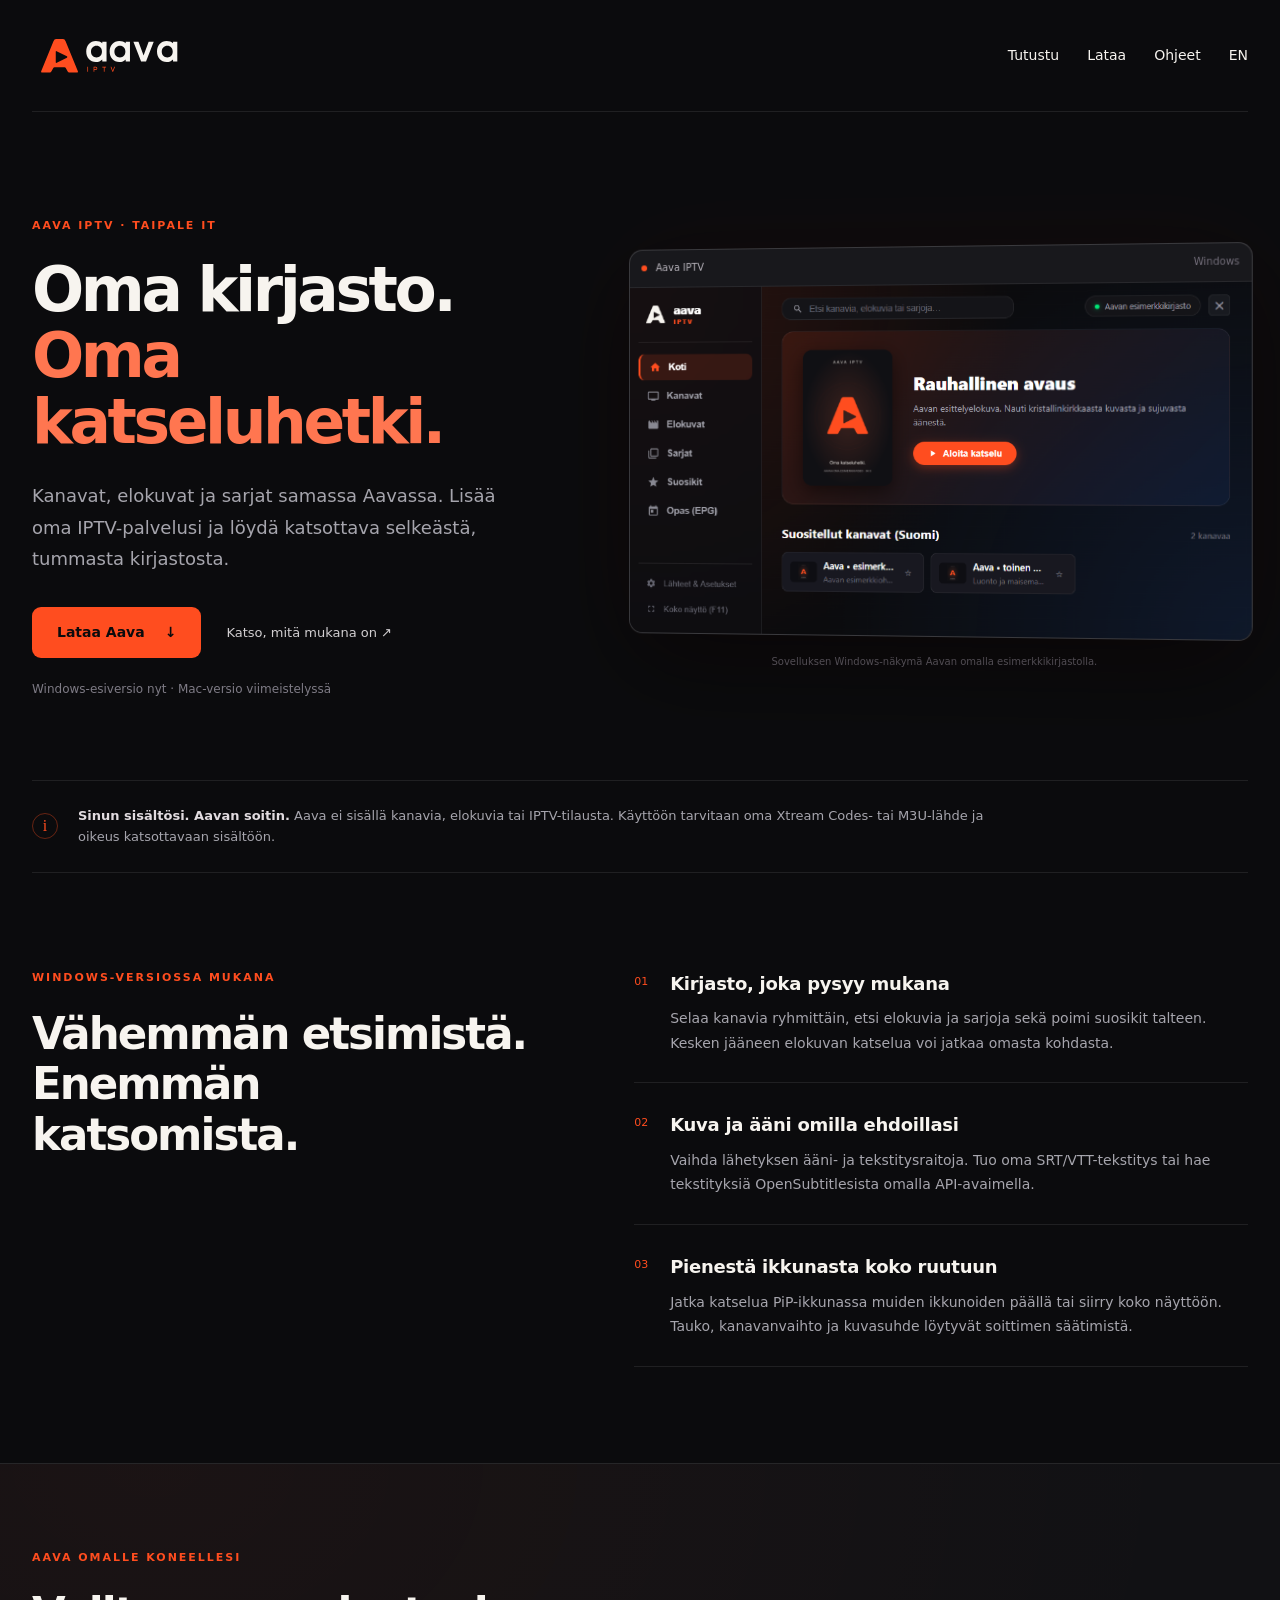
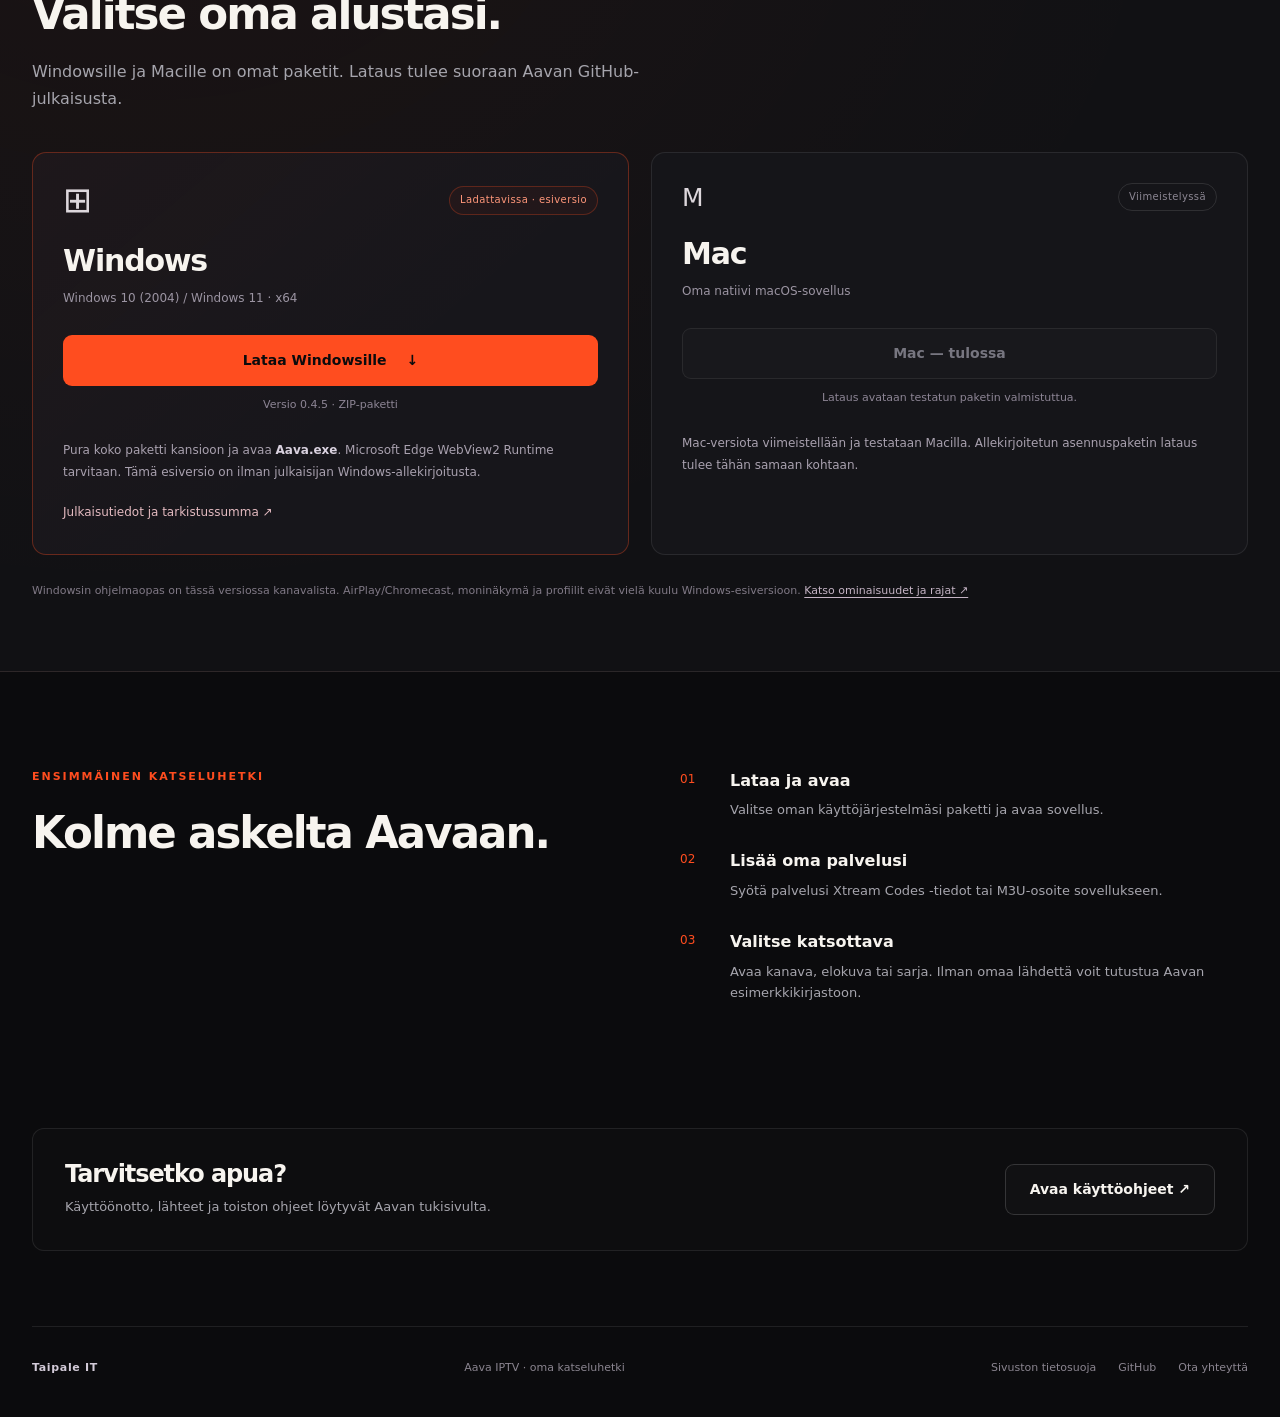
==== index.html @ ef9845d6 "Publish Aava product page and public desktop download links" ====
<!doctype html>
<html lang="fi">
<head>
  <meta charset="utf-8">
  <meta name="viewport" content="width=device-width,initial-scale=1">
  <meta name="description" content="Aava IPTV kokoaa oman palvelusi kanavat, elokuvat ja sarjat yhteen. Tutustu Windows-sovellukseen ja lataa esiversio.">
  <meta name="theme-color" content="#0b0b0d">
  <title>Aava IPTV — oma kirjasto, oma katseluhetki</title>
  <link rel="icon" href="assets/aava.svg" type="image/svg+xml">
  <link rel="stylesheet" href="style.css">
  <script src="downloads.js" defer></script>
</head>
<body>
  <a class="skip" href="#sisalto">Siirry sisältöön</a>
  <header class="site-header wrap">
    <a class="brand" href="index.html" aria-label="Aava IPTV"><img src="assets/aava.svg" width="188" height="62" alt="Aava IPTV"></a>
    <nav aria-label="Päänavigaatio"><a href="#ominaisuudet">Tutustu</a><a href="#lataa">Lataa</a><a href="https://aava-iptv-tuki.ambernova32.chatgpt.site/">Ohjeet</a><a href="en.html" lang="en" aria-label="Read in English">EN</a></nav>
  </header>
  <main id="sisalto">
    <section class="hero wrap" aria-labelledby="hero-title">
      <div class="hero-copy">
        <p class="eyebrow">Aava IPTV · Taipale IT</p>
        <h1 id="hero-title">Oma kirjasto.<br><span>Oma katseluhetki.</span></h1>
        <p class="lead">Kanavat, elokuvat ja sarjat samassa Aavassa. Lisää oma IPTV-palvelusi ja löydä katsottava selkeästä, tummasta kirjastosta.</p>
        <div class="hero-actions"><a class="button primary" href="#lataa">Lataa Aava <span aria-hidden="true">↓</span></a><a class="text-link" href="#ominaisuudet">Katso, mitä mukana on <span aria-hidden="true">↗</span></a></div>
        <p class="availability">Windows-esiversio nyt · Mac-versio viimeistelyssä</p>
      </div>
      <figure class="app-figure">
        <div class="app-window"><div class="window-title"><span class="window-dot" aria-hidden="true"></span>Aava IPTV <span class="window-platform">Windows</span></div><img src="assets/windows-library.png" width="960" height="540" alt="Aavan tumma kirjasto: sivuvalikko, hakukenttä ja kanavakortit." fetchpriority="high"></div>
        <figcaption>Sovelluksen Windows-näkymä Aavan omalla esimerkkikirjastolla.</figcaption>
      </figure>
    </section>
    <div class="service-note wrap"><span class="note-mark" aria-hidden="true">i</span><p><strong>Sinun sisältösi. Aavan soitin.</strong> Aava ei sisällä kanavia, elokuvia tai IPTV-tilausta. Käyttöön tarvitaan oma Xtream Codes- tai M3U-lähde ja oikeus katsottavaan sisältöön.</p></div>
    <section id="ominaisuudet" class="features wrap" aria-labelledby="features-title">
      <div class="section-heading"><p class="eyebrow">Windows-versiossa mukana</p><h2 id="features-title">Vähemmän etsimistä.<br>Enemmän katsomista.</h2></div>
      <div class="feature-list">
        <article><span class="feature-number">01</span><div><h3>Kirjasto, joka pysyy mukana</h3><p>Selaa kanavia ryhmittäin, etsi elokuvia ja sarjoja sekä poimi suosikit talteen. Kesken jääneen elokuvan katselua voi jatkaa omasta kohdasta.</p></div></article>
        <article><span class="feature-number">02</span><div><h3>Kuva ja ääni omilla ehdoillasi</h3><p>Vaihda lähetyksen ääni- ja tekstitysraitoja. Tuo oma SRT/VTT-tekstitys tai hae tekstityksiä OpenSubtitlesista omalla API-avaimella.</p></div></article>
        <article><span class="feature-number">03</span><div><h3>Pienestä ikkunasta koko ruutuun</h3><p>Jatka katselua PiP-ikkunassa muiden ikkunoiden päällä tai siirry koko näyttöön. Tauko, kanavanvaihto ja kuvasuhde löytyvät soittimen säätimistä.</p></div></article>
      </div>
    </section>
    <section class="download-section" id="lataa" aria-labelledby="download-title"><div class="wrap">
      <p class="eyebrow">Aava omalle koneellesi</p><h2 id="download-title">Valitse oma alustasi.</h2><p class="section-intro">Windowsille ja Macille on omat paketit. Lataus tulee suoraan Aavan GitHub-julkaisusta.</p>
      <div class="downloads">
        <article class="download-card available"><div class="card-top"><span class="platform-icon" aria-hidden="true">⊞</span><span class="status">Ladattavissa · esiversio</span></div><h3>Windows</h3><p class="platform-detail">Windows 10 (2004) / Windows 11 · x64</p><a class="button primary full" id="windows-download" href="https://github.com/Siitospastori/Aava-iptv-downloads/releases/download/windows-v0.4.5/Aava-Windows-0.4.5-standalone.zip">Lataa Windowsille <span aria-hidden="true">↓</span></a><p class="file-detail">Versio <span id="windows-version">0.4.5</span> · ZIP-paketti</p><p class="card-note">Pura koko paketti kansioon ja avaa <strong>Aava.exe</strong>. Microsoft Edge WebView2 Runtime tarvitaan. Tämä esiversio on ilman julkaisijan Windows-allekirjoitusta.</p><a class="subtle-link" id="windows-release" href="https://github.com/Siitospastori/Aava-iptv-downloads/releases/tag/windows-v0.4.5">Julkaisutiedot ja tarkistussumma ↗</a></article>
        <article class="download-card" id="mac-card"><div class="card-top"><span class="platform-icon mac-icon" aria-hidden="true">M</span><span class="status pending" id="mac-badge">Viimeistelyssä</span></div><h3>Mac</h3><p class="platform-detail" id="mac-requirements">Oma natiivi macOS-sovellus</p><button class="button secondary full" id="mac-download" type="button" disabled aria-describedby="mac-status">Mac — tulossa</button><p class="file-detail" id="mac-version">Lataus avataan testatun paketin valmistuttua.</p><p class="card-note" id="mac-status">Mac-versiota viimeistellään ja testataan Macilla. Allekirjoitetun asennuspaketin lataus tulee tähän samaan kohtaan.</p></article>
      </div>
      <p class="download-footnote">Windowsin ohjelmaopas on tässä versiossa kanavalista. AirPlay/Chromecast, moninäkymä ja profiilit eivät vielä kuulu Windows-esiversioon. <a href="https://github.com/Siitospastori/Aava-iptv-downloads/blob/main/WINDOWS.md">Katso ominaisuudet ja rajat ↗</a></p>
    </div></section>
    <section class="getting-started wrap" aria-labelledby="start-title"><div><p class="eyebrow">Ensimmäinen katseluhetki</p><h2 id="start-title">Kolme askelta Aavaan.</h2></div><ol><li><strong>Lataa ja avaa</strong><span>Valitse oman käyttöjärjestelmäsi paketti ja avaa sovellus.</span></li><li><strong>Lisää oma palvelusi</strong><span>Syötä palvelusi Xtream Codes -tiedot tai M3U-osoite sovellukseen.</span></li><li><strong>Valitse katsottava</strong><span>Avaa kanava, elokuva tai sarja. Ilman omaa lähdettä voit tutustua Aavan esimerkkikirjastoon.</span></li></ol></section>
    <section class="help-strip wrap"><div><h2>Tarvitsetko apua?</h2><p>Käyttöönotto, lähteet ja toiston ohjeet löytyvät Aavan tukisivulta.</p></div><a class="button secondary" href="https://aava-iptv-tuki.ambernova32.chatgpt.site/">Avaa käyttöohjeet ↗</a></section>
  </main>
  <footer class="wrap"><a href="https://taipaleit.fi">Taipale IT</a><p>Aava IPTV · oma katseluhetki</p><div><a href="https://taipaleit.fi/tietosuoja">Sivuston tietosuoja</a><a href="https://github.com/Siitospastori/Aava-iptv-downloads">GitHub</a><a href="mailto:lasse.tolvanen@taipaleit.fi">Ota yhteyttä</a></div></footer>
</body>
</html>
---- style.css ----
:root{color-scheme:dark;--bg:#0b0b0d;--surface:#151519;--ink:#f7f4ef;--muted:#a6a5ad;--orange:#ff4d1f;--line:#ffffff16}*{box-sizing:border-box}html{scroll-behavior:smooth;scroll-padding-top:24px}body{margin:0;background:var(--bg);color:var(--ink);font:16px/1.65 system-ui,-apple-system,"Segoe UI",sans-serif}a{color:inherit;text-decoration:none}a:hover{color:#ff987c}button{font:inherit}.wrap{width:min(1220px,calc(100% - 64px));margin-inline:auto}.site-header{height:112px;display:flex;align-items:center;justify-content:space-between;border-bottom:1px solid var(--line);gap:24px}.brand{display:block;width:154px;height:56px;flex-shrink:0}.brand img{display:block;width:100%;height:100%;object-fit:contain}.site-header nav{display:flex;gap:28px;font-size:14px}.hero{display:grid;grid-template-columns:1fr 1.16fr;gap:48px;align-items:center;padding-block:105px 80px}.eyebrow{font-size:11px;text-transform:uppercase;letter-spacing:.18em;font-weight:750;color:var(--orange);margin:0 0 22px}h1,h2,h3,p,figure{margin:0}h1{font-size:clamp(40px,4.8vw,67px);line-height:1.07;letter-spacing:-.055em;font-weight:740}h1 span{color:#ff7650}.lead{color:var(--muted);font-size:18px;line-height:1.75;margin-top:26px;max-width:480px}.hero-actions{display:flex;align-items:center;gap:25px;flex-wrap:wrap;margin-top:32px}.button{display:inline-flex;align-items:center;justify-content:center;gap:20px;min-height:51px;padding:12px 24px;border:1px solid transparent;border-radius:9px;font-size:14px;font-weight:750;cursor:pointer;transition:background .18s,transform .18s}.button:hover{transform:translateY(-1px)}.primary{background:var(--orange);color:#0b0b0d}.primary:hover{background:#ff673e;color:#0b0b0d}.secondary{border-color:#ffffff27;background:#ffffff05;color:var(--ink)}.secondary:hover{background:#ffffff0c;color:white}.button:disabled{background:#ffffff04;color:#777680;border-color:#ffffff12;cursor:default;transform:none}.text-link{font-size:13px;color:#d2cfd1}.availability{font-size:12px;color:#7e7b85;margin-top:22px}.app-figure{min-width:0}.app-window{border:1px solid #ffffff26;border-radius:14px;overflow:hidden;box-shadow:0 32px 100px #0008,0 0 110px #ff4d1f0b;transform:perspective(1600px) rotateY(-6deg);background:#18181c}.window-title{display:flex;align-items:center;gap:9px;font-size:10px;color:#b7b3bb;padding:10px 12px;border-bottom:1px solid #ffffff12}.window-dot{width:6px;height:6px;background:var(--orange);border-radius:50%}.window-platform{margin-left:auto;color:#716c78}.app-window img{display:block;width:100%;height:auto}.app-figure figcaption{font-size:10px;color:#716d77;margin-top:16px;text-align:center}.service-note{border-top:1px solid var(--line);border-bottom:1px solid var(--line);display:flex;gap:20px;align-items:center;padding-block:24px}.service-note p{font-size:13px;color:var(--muted);max-width:940px}.service-note strong{color:#e2dce0;font-weight:600}.note-mark{width:26px;height:26px;flex-shrink:0;border:1px solid #ff4d1f60;color:var(--orange);border-radius:50%;text-align:center;line-height:24px;font-family:serif}.features{display:grid;grid-template-columns:.9fr 1.1fr;gap:100px;padding-block:96px}h2{font-size:clamp(30px,3.4vw,44px);line-height:1.16;letter-spacing:-.045em;font-weight:680}.feature-list article{display:flex;gap:22px;padding-block:27px;border-bottom:1px solid var(--line)}.feature-list article:first-child{padding-top:0}.feature-number{font-size:11px;color:var(--orange);padding-top:4px}.feature-list h3{font-size:18px;letter-spacing:-.015em;margin-bottom:8px;font-weight:650}.feature-list p{font-size:14px;line-height:1.75;color:var(--muted)}.download-section{padding-block:85px 70px;background:radial-gradient(ellipse at 12% 0%,#ff4d1f0b,transparent 65%),#111114;border-block:1px solid var(--line)}.section-intro{color:var(--muted);max-width:620px;margin-top:20px;font-size:16px}.downloads{display:grid;grid-template-columns:1fr 1fr;gap:22px;margin-top:40px}.download-card{padding:30px;border:1px solid var(--line);border-radius:14px;background:#151519}.download-card.available{border-color:#ff4d1f55;background:linear-gradient(140deg,#ff4d1f08,transparent 60%),#17161b}.card-top{display:flex;align-items:center;justify-content:space-between;gap:15px}.platform-icon{font-size:35px;line-height:1;color:#ddd7dc}.mac-icon{font-size:25px;font-weight:300}.status{font-size:10px;letter-spacing:.04em;border:1px solid #ff4d1f45;background:#ff4d1f0c;color:#ff977a;border-radius:20px;padding:5px 10px}.status.pending{border-color:#ffffff1c;background:none;color:#8c8793}.download-card h3{font-size:30px;letter-spacing:-.04em;margin-top:25px;line-height:1.2}.platform-detail{font-size:12px;color:#9b94a2;margin-top:10px}.full{width:100%;margin-top:26px}.file-detail{font-size:11px;color:#8d8595;text-align:center;margin-top:10px}.card-note{font-size:12px;color:#a9a1af;margin-top:26px;line-height:1.8}.card-note strong{color:#d9d1df}.subtle-link{display:inline-block;font-size:12px;margin-top:20px;color:#e3bac0}.download-footnote{max-width:950px;font-size:11px;color:#807986;margin-top:27px}.download-footnote a{color:#c5b4c5;text-decoration:underline;text-underline-offset:3px}.getting-started{display:grid;grid-template-columns:1fr 1fr;gap:80px;padding-block:96px}.getting-started ol{list-style:none;padding:0;margin:0;counter-reset:steps}.getting-started li{position:relative;padding:0 0 28px 50px;counter-increment:steps}.getting-started li:before{content:"0" counter(steps);position:absolute;left:0;top:2px;font-size:12px;color:var(--orange)}.getting-started strong{display:block;font-size:16px;font-weight:650}.getting-started li span{display:block;color:var(--muted);font-size:13px;margin-top:5px}.help-strip{display:flex;align-items:center;justify-content:space-between;gap:32px;padding:32px;border:1px solid var(--line);border-radius:12px;background:#ffffff03;margin-bottom:75px}.help-strip h2{font-size:24px}.help-strip p{font-size:13px;color:var(--muted);margin-top:8px}.help-strip .button{flex-shrink:0}footer{display:flex;align-items:center;justify-content:space-between;gap:20px;border-top:1px solid var(--line);padding-block:32px 40px;font-size:11px;color:#8b8590}footer>a{font-weight:750;letter-spacing:.06em;color:#d3cbd8}footer div{display:flex;gap:22px}a:focus-visible,button:focus-visible{outline:2px solid #ff8b6b;outline-offset:5px}.skip{position:absolute;top:-100px;left:16px;z-index:10;padding:10px;background:var(--orange);color:white}.skip:focus{top:12px}@media(max-width:1050px){.hero{gap:28px}.hero-actions{gap:18px}.features{gap:60px}.hero{padding-block:75px 60px}}@media(max-width:780px){.wrap{width:calc(100% - 40px)}.site-header{height:88px}.brand{width:130px;height:48px}.site-header nav{gap:18px;font-size:12px}.site-header nav a:first-child{display:none}.hero{grid-template-columns:1fr;padding-block:60px 40px;gap:42px}.hero-copy{max-width:580px}h1{font-size:clamp(42px,8vw,65px)}.lead{font-size:17px}.app-window{transform:none}.features,.getting-started{grid-template-columns:1fr;gap:40px;padding-block:64px}.downloads{grid-template-columns:1fr}.download-section{padding-block:60px 50px}.download-card{padding:25px}.help-strip{width:calc(100% - 40px);padding:24px;align-items:flex-start;flex-direction:column;margin-bottom:50px}footer{flex-wrap:wrap}footer p{display:none}.service-note{align-items:flex-start}.feature-list article{padding-block:23px}}@media(prefers-reduced-motion:reduce){html{scroll-behavior:auto}.button{transition:none}.app-window{transform:none}}
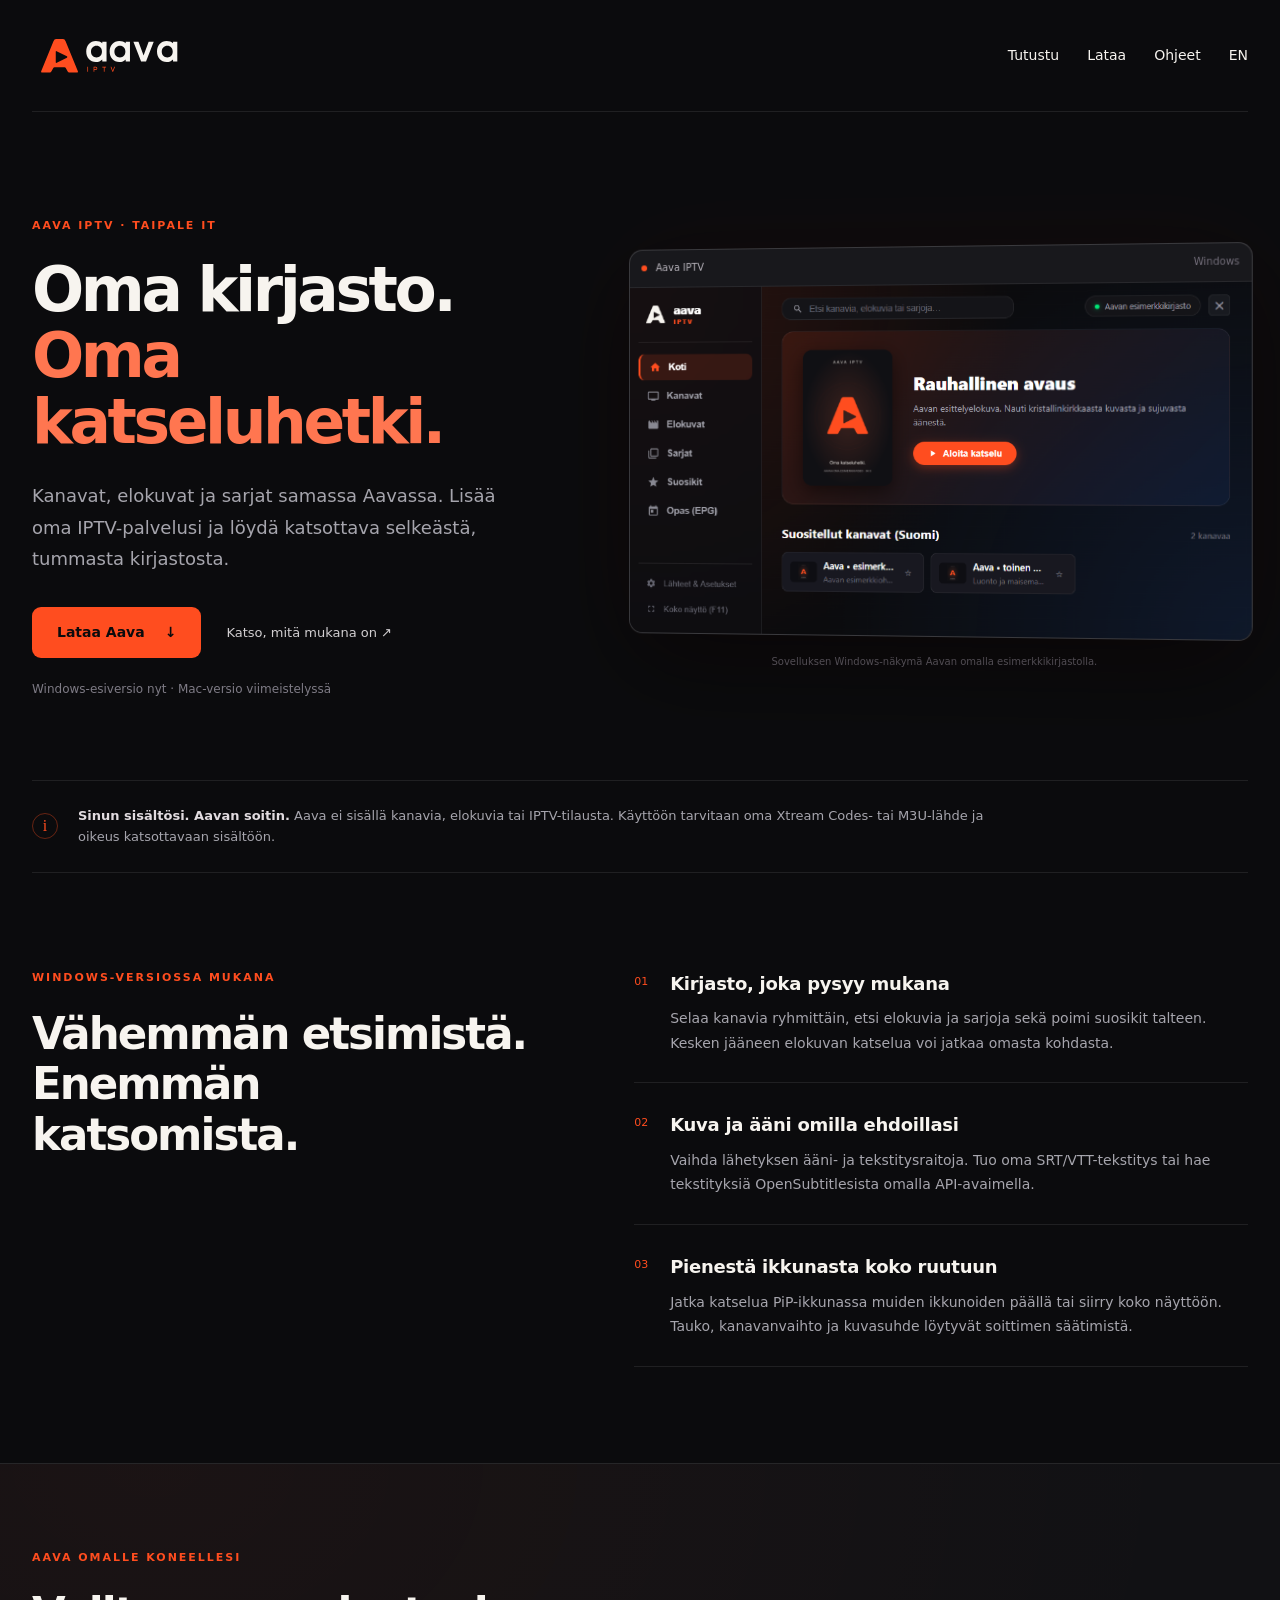
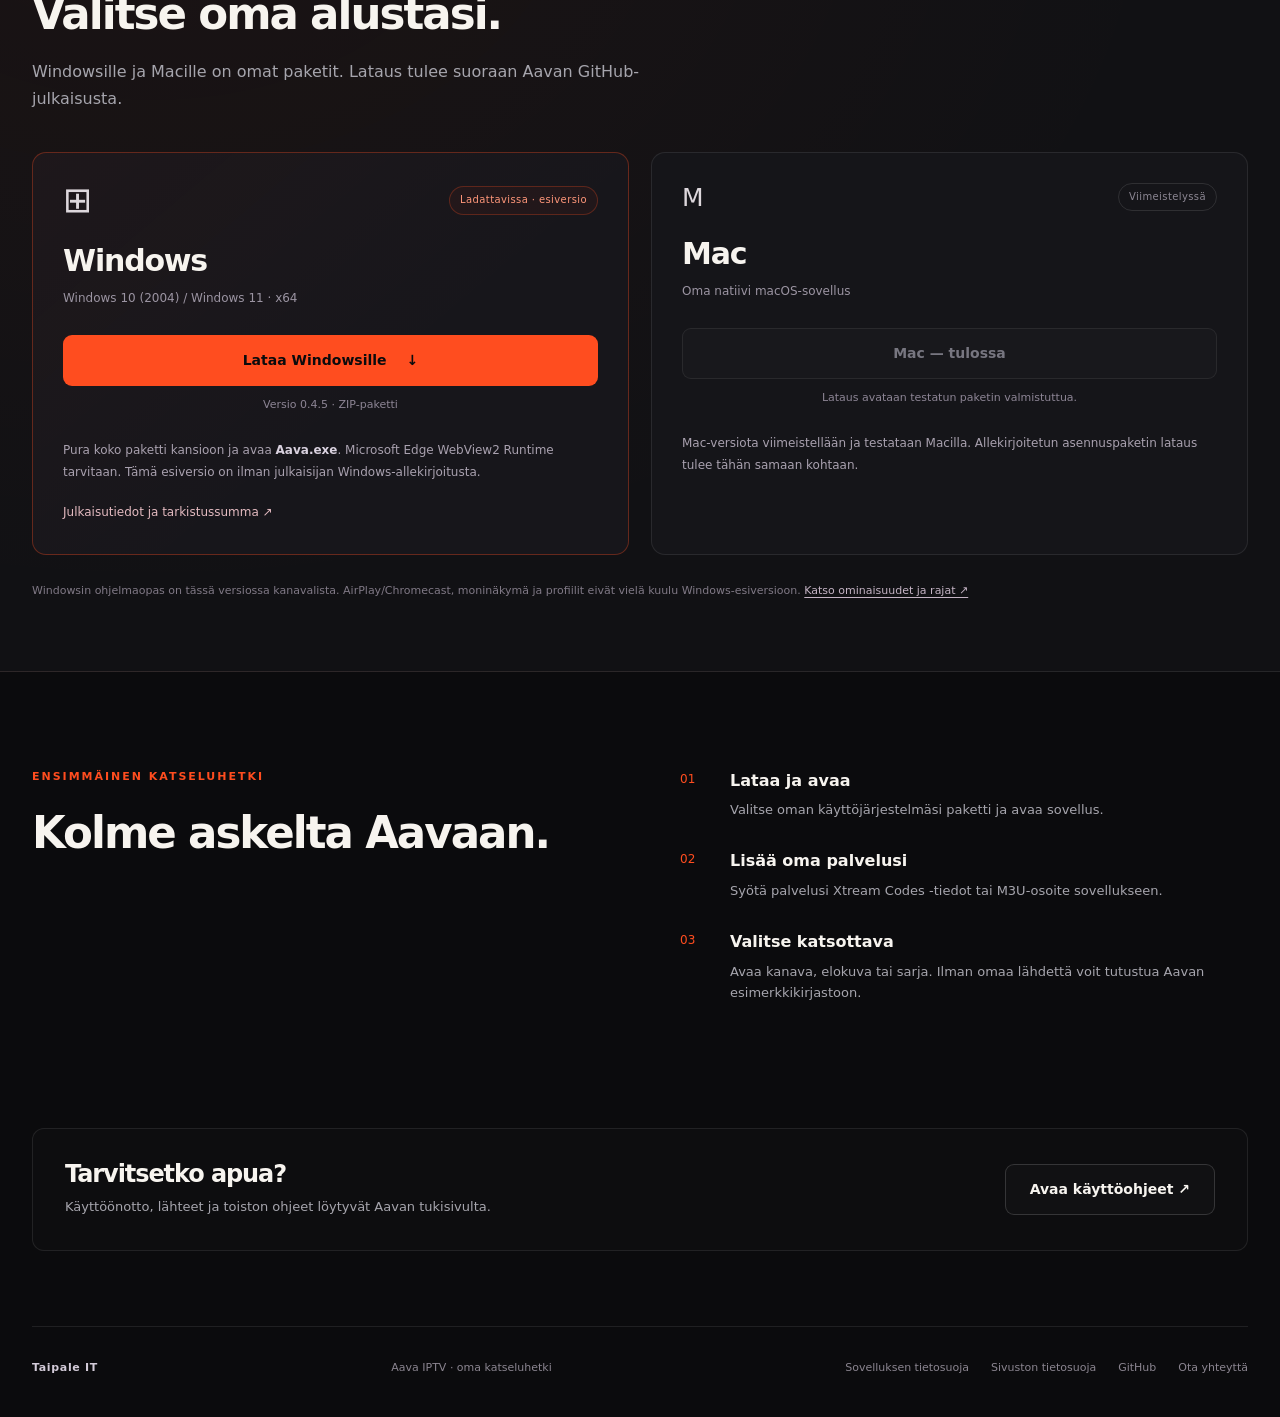
==== commit 5d6c151f: "Link Aava app privacy policy in Finnish and English" ====
--- a/index.html
+++ b/index.html
@@ -50,6 +50,6 @@
     <section class="getting-started wrap" aria-labelledby="start-title"><div><p class="eyebrow">Ensimmäinen katseluhetki</p><h2 id="start-title">Kolme askelta Aavaan.</h2></div><ol><li><strong>Lataa ja avaa</strong><span>Valitse oman käyttöjärjestelmäsi paketti ja avaa sovellus.</span></li><li><strong>Lisää oma palvelusi</strong><span>Syötä palvelusi Xtream Codes -tiedot tai M3U-osoite sovellukseen.</span></li><li><strong>Valitse katsottava</strong><span>Avaa kanava, elokuva tai sarja. Ilman omaa lähdettä voit tutustua Aavan esimerkkikirjastoon.</span></li></ol></section>
     <section class="help-strip wrap"><div><h2>Tarvitsetko apua?</h2><p>Käyttöönotto, lähteet ja toiston ohjeet löytyvät Aavan tukisivulta.</p></div><a class="button secondary" href="https://aava-iptv-tuki.ambernova32.chatgpt.site/">Avaa käyttöohjeet ↗</a></section>
   </main>
-  <footer class="wrap"><a href="https://taipaleit.fi">Taipale IT</a><p>Aava IPTV · oma katseluhetki</p><div><a href="https://taipaleit.fi/tietosuoja">Sivuston tietosuoja</a><a href="https://github.com/Siitospastori/Aava-iptv-downloads">GitHub</a><a href="mailto:lasse.tolvanen@taipaleit.fi">Ota yhteyttä</a></div></footer>
+  <footer class="wrap"><a href="https://taipaleit.fi">Taipale IT</a><p>Aava IPTV · oma katseluhetki</p><div><a href="https://taipaleit.fi/sovellukset/aava/tietosuoja">Sovelluksen tietosuoja</a><a href="https://taipaleit.fi/tietosuoja">Sivuston tietosuoja</a><a href="https://github.com/Siitospastori/Aava-iptv-downloads">GitHub</a><a href="mailto:lasse.tolvanen@taipaleit.fi">Ota yhteyttä</a></div></footer>
 </body>
 </html>
--- a/style.css
+++ b/style.css
@@ -1 +1 @@
-:root{color-scheme:dark;--bg:#0b0b0d;--surface:#151519;--ink:#f7f4ef;--muted:#a6a5ad;--orange:#ff4d1f;--line:#ffffff16}*{box-sizing:border-box}html{scroll-behavior:smooth;scroll-padding-top:24px}body{margin:0;background:var(--bg);color:var(--ink);font:16px/1.65 system-ui,-apple-system,"Segoe UI",sans-serif}a{color:inherit;text-decoration:none}a:hover{color:#ff987c}button{font:inherit}.wrap{width:min(1220px,calc(100% - 64px));margin-inline:auto}.site-header{height:112px;display:flex;align-items:center;justify-content:space-between;border-bottom:1px solid var(--line);gap:24px}.brand{display:block;width:154px;height:56px;flex-shrink:0}.brand img{display:block;width:100%;height:100%;object-fit:contain}.site-header nav{display:flex;gap:28px;font-size:14px}.hero{display:grid;grid-template-columns:1fr 1.16fr;gap:48px;align-items:center;padding-block:105px 80px}.eyebrow{font-size:11px;text-transform:uppercase;letter-spacing:.18em;font-weight:750;color:var(--orange);margin:0 0 22px}h1,h2,h3,p,figure{margin:0}h1{font-size:clamp(40px,4.8vw,67px);line-height:1.07;letter-spacing:-.055em;font-weight:740}h1 span{color:#ff7650}.lead{color:var(--muted);font-size:18px;line-height:1.75;margin-top:26px;max-width:480px}.hero-actions{display:flex;align-items:center;gap:25px;flex-wrap:wrap;margin-top:32px}.button{display:inline-flex;align-items:center;justify-content:center;gap:20px;min-height:51px;padding:12px 24px;border:1px solid transparent;border-radius:9px;font-size:14px;font-weight:750;cursor:pointer;transition:background .18s,transform .18s}.button:hover{transform:translateY(-1px)}.primary{background:var(--orange);color:#0b0b0d}.primary:hover{background:#ff673e;color:#0b0b0d}.secondary{border-color:#ffffff27;background:#ffffff05;color:var(--ink)}.secondary:hover{background:#ffffff0c;color:white}.button:disabled{background:#ffffff04;color:#777680;border-color:#ffffff12;cursor:default;transform:none}.text-link{font-size:13px;color:#d2cfd1}.availability{font-size:12px;color:#7e7b85;margin-top:22px}.app-figure{min-width:0}.app-window{border:1px solid #ffffff26;border-radius:14px;overflow:hidden;box-shadow:0 32px 100px #0008,0 0 110px #ff4d1f0b;transform:perspective(1600px) rotateY(-6deg);background:#18181c}.window-title{display:flex;align-items:center;gap:9px;font-size:10px;color:#b7b3bb;padding:10px 12px;border-bottom:1px solid #ffffff12}.window-dot{width:6px;height:6px;background:var(--orange);border-radius:50%}.window-platform{margin-left:auto;color:#716c78}.app-window img{display:block;width:100%;height:auto}.app-figure figcaption{font-size:10px;color:#716d77;margin-top:16px;text-align:center}.service-note{border-top:1px solid var(--line);border-bottom:1px solid var(--line);display:flex;gap:20px;align-items:center;padding-block:24px}.service-note p{font-size:13px;color:var(--muted);max-width:940px}.service-note strong{color:#e2dce0;font-weight:600}.note-mark{width:26px;height:26px;flex-shrink:0;border:1px solid #ff4d1f60;color:var(--orange);border-radius:50%;text-align:center;line-height:24px;font-family:serif}.features{display:grid;grid-template-columns:.9fr 1.1fr;gap:100px;padding-block:96px}h2{font-size:clamp(30px,3.4vw,44px);line-height:1.16;letter-spacing:-.045em;font-weight:680}.feature-list article{display:flex;gap:22px;padding-block:27px;border-bottom:1px solid var(--line)}.feature-list article:first-child{padding-top:0}.feature-number{font-size:11px;color:var(--orange);padding-top:4px}.feature-list h3{font-size:18px;letter-spacing:-.015em;margin-bottom:8px;font-weight:650}.feature-list p{font-size:14px;line-height:1.75;color:var(--muted)}.download-section{padding-block:85px 70px;background:radial-gradient(ellipse at 12% 0%,#ff4d1f0b,transparent 65%),#111114;border-block:1px solid var(--line)}.section-intro{color:var(--muted);max-width:620px;margin-top:20px;font-size:16px}.downloads{display:grid;grid-template-columns:1fr 1fr;gap:22px;margin-top:40px}.download-card{padding:30px;border:1px solid var(--line);border-radius:14px;background:#151519}.download-card.available{border-color:#ff4d1f55;background:linear-gradient(140deg,#ff4d1f08,transparent 60%),#17161b}.card-top{display:flex;align-items:center;justify-content:space-between;gap:15px}.platform-icon{font-size:35px;line-height:1;color:#ddd7dc}.mac-icon{font-size:25px;font-weight:300}.status{font-size:10px;letter-spacing:.04em;border:1px solid #ff4d1f45;background:#ff4d1f0c;color:#ff977a;border-radius:20px;padding:5px 10px}.status.pending{border-color:#ffffff1c;background:none;color:#8c8793}.download-card h3{font-size:30px;letter-spacing:-.04em;margin-top:25px;line-height:1.2}.platform-detail{font-size:12px;color:#9b94a2;margin-top:10px}.full{width:100%;margin-top:26px}.file-detail{font-size:11px;color:#8d8595;text-align:center;margin-top:10px}.card-note{font-size:12px;color:#a9a1af;margin-top:26px;line-height:1.8}.card-note strong{color:#d9d1df}.subtle-link{display:inline-block;font-size:12px;margin-top:20px;color:#e3bac0}.download-footnote{max-width:950px;font-size:11px;color:#807986;margin-top:27px}.download-footnote a{color:#c5b4c5;text-decoration:underline;text-underline-offset:3px}.getting-started{display:grid;grid-template-columns:1fr 1fr;gap:80px;padding-block:96px}.getting-started ol{list-style:none;padding:0;margin:0;counter-reset:steps}.getting-started li{position:relative;padding:0 0 28px 50px;counter-increment:steps}.getting-started li:before{content:"0" counter(steps);position:absolute;left:0;top:2px;font-size:12px;color:var(--orange)}.getting-started strong{display:block;font-size:16px;font-weight:650}.getting-started li span{display:block;color:var(--muted);font-size:13px;margin-top:5px}.help-strip{display:flex;align-items:center;justify-content:space-between;gap:32px;padding:32px;border:1px solid var(--line);border-radius:12px;background:#ffffff03;margin-bottom:75px}.help-strip h2{font-size:24px}.help-strip p{font-size:13px;color:var(--muted);margin-top:8px}.help-strip .button{flex-shrink:0}footer{display:flex;align-items:center;justify-content:space-between;gap:20px;border-top:1px solid var(--line);padding-block:32px 40px;font-size:11px;color:#8b8590}footer>a{font-weight:750;letter-spacing:.06em;color:#d3cbd8}footer div{display:flex;gap:22px}a:focus-visible,button:focus-visible{outline:2px solid #ff8b6b;outline-offset:5px}.skip{position:absolute;top:-100px;left:16px;z-index:10;padding:10px;background:var(--orange);color:white}.skip:focus{top:12px}@media(max-width:1050px){.hero{gap:28px}.hero-actions{gap:18px}.features{gap:60px}.hero{padding-block:75px 60px}}@media(max-width:780px){.wrap{width:calc(100% - 40px)}.site-header{height:88px}.brand{width:130px;height:48px}.site-header nav{gap:18px;font-size:12px}.site-header nav a:first-child{display:none}.hero{grid-template-columns:1fr;padding-block:60px 40px;gap:42px}.hero-copy{max-width:580px}h1{font-size:clamp(42px,8vw,65px)}.lead{font-size:17px}.app-window{transform:none}.features,.getting-started{grid-template-columns:1fr;gap:40px;padding-block:64px}.downloads{grid-template-columns:1fr}.download-section{padding-block:60px 50px}.download-card{padding:25px}.help-strip{width:calc(100% - 40px);padding:24px;align-items:flex-start;flex-direction:column;margin-bottom:50px}footer{flex-wrap:wrap}footer p{display:none}.service-note{align-items:flex-start}.feature-list article{padding-block:23px}}@media(prefers-reduced-motion:reduce){html{scroll-behavior:auto}.button{transition:none}.app-window{transform:none}}
+:root{color-scheme:dark;--bg:#0b0b0d;--surface:#151519;--ink:#f7f4ef;--muted:#a6a5ad;--orange:#ff4d1f;--line:#ffffff16}*{box-sizing:border-box}html{scroll-behavior:smooth;scroll-padding-top:24px}body{margin:0;background:var(--bg);color:var(--ink);font:16px/1.65 system-ui,-apple-system,"Segoe UI",sans-serif}a{color:inherit;text-decoration:none}a:hover{color:#ff987c}button{font:inherit}.wrap{width:min(1220px,calc(100% - 64px));margin-inline:auto}.site-header{height:112px;display:flex;align-items:center;justify-content:space-between;border-bottom:1px solid var(--line);gap:24px}.brand{display:block;width:154px;height:56px;flex-shrink:0}.brand img{display:block;width:100%;height:100%;object-fit:contain}.site-header nav{display:flex;gap:28px;font-size:14px}.hero{display:grid;grid-template-columns:1fr 1.16fr;gap:48px;align-items:center;padding-block:105px 80px}.eyebrow{font-size:11px;text-transform:uppercase;letter-spacing:.18em;font-weight:750;color:var(--orange);margin:0 0 22px}h1,h2,h3,p,figure{margin:0}h1{font-size:clamp(40px,4.8vw,67px);line-height:1.07;letter-spacing:-.055em;font-weight:740}h1 span{color:#ff7650}.lead{color:var(--muted);font-size:18px;line-height:1.75;margin-top:26px;max-width:480px}.hero-actions{display:flex;align-items:center;gap:25px;flex-wrap:wrap;margin-top:32px}.button{display:inline-flex;align-items:center;justify-content:center;gap:20px;min-height:51px;padding:12px 24px;border:1px solid transparent;border-radius:9px;font-size:14px;font-weight:750;cursor:pointer;transition:background .18s,transform .18s}.button:hover{transform:translateY(-1px)}.primary{background:var(--orange);color:#0b0b0d}.primary:hover{background:#ff673e;color:#0b0b0d}.secondary{border-color:#ffffff27;background:#ffffff05;color:var(--ink)}.secondary:hover{background:#ffffff0c;color:white}.button:disabled{background:#ffffff04;color:#777680;border-color:#ffffff12;cursor:default;transform:none}.text-link{font-size:13px;color:#d2cfd1}.availability{font-size:12px;color:#7e7b85;margin-top:22px}.app-figure{min-width:0}.app-window{border:1px solid #ffffff26;border-radius:14px;overflow:hidden;box-shadow:0 32px 100px #0008,0 0 110px #ff4d1f0b;transform:perspective(1600px) rotateY(-6deg);background:#18181c}.window-title{display:flex;align-items:center;gap:9px;font-size:10px;color:#b7b3bb;padding:10px 12px;border-bottom:1px solid #ffffff12}.window-dot{width:6px;height:6px;background:var(--orange);border-radius:50%}.window-platform{margin-left:auto;color:#716c78}.app-window img{display:block;width:100%;height:auto}.app-figure figcaption{font-size:10px;color:#716d77;margin-top:16px;text-align:center}.service-note{border-top:1px solid var(--line);border-bottom:1px solid var(--line);display:flex;gap:20px;align-items:center;padding-block:24px}.service-note p{font-size:13px;color:var(--muted);max-width:940px}.service-note strong{color:#e2dce0;font-weight:600}.note-mark{width:26px;height:26px;flex-shrink:0;border:1px solid #ff4d1f60;color:var(--orange);border-radius:50%;text-align:center;line-height:24px;font-family:serif}.features{display:grid;grid-template-columns:.9fr 1.1fr;gap:100px;padding-block:96px}h2{font-size:clamp(30px,3.4vw,44px);line-height:1.16;letter-spacing:-.045em;font-weight:680}.feature-list article{display:flex;gap:22px;padding-block:27px;border-bottom:1px solid var(--line)}.feature-list article:first-child{padding-top:0}.feature-number{font-size:11px;color:var(--orange);padding-top:4px}.feature-list h3{font-size:18px;letter-spacing:-.015em;margin-bottom:8px;font-weight:650}.feature-list p{font-size:14px;line-height:1.75;color:var(--muted)}.download-section{padding-block:85px 70px;background:radial-gradient(ellipse at 12% 0%,#ff4d1f0b,transparent 65%),#111114;border-block:1px solid var(--line)}.section-intro{color:var(--muted);max-width:620px;margin-top:20px;font-size:16px}.downloads{display:grid;grid-template-columns:1fr 1fr;gap:22px;margin-top:40px}.download-card{padding:30px;border:1px solid var(--line);border-radius:14px;background:#151519}.download-card.available{border-color:#ff4d1f55;background:linear-gradient(140deg,#ff4d1f08,transparent 60%),#17161b}.card-top{display:flex;align-items:center;justify-content:space-between;gap:15px}.platform-icon{font-size:35px;line-height:1;color:#ddd7dc}.mac-icon{font-size:25px;font-weight:300}.status{font-size:10px;letter-spacing:.04em;border:1px solid #ff4d1f45;background:#ff4d1f0c;color:#ff977a;border-radius:20px;padding:5px 10px}.status.pending{border-color:#ffffff1c;background:none;color:#8c8793}.download-card h3{font-size:30px;letter-spacing:-.04em;margin-top:25px;line-height:1.2}.platform-detail{font-size:12px;color:#9b94a2;margin-top:10px}.full{width:100%;margin-top:26px}.file-detail{font-size:11px;color:#8d8595;text-align:center;margin-top:10px}.card-note{font-size:12px;color:#a9a1af;margin-top:26px;line-height:1.8}.card-note strong{color:#d9d1df}.subtle-link{display:inline-block;font-size:12px;margin-top:20px;color:#e3bac0}.download-footnote{max-width:950px;font-size:11px;color:#807986;margin-top:27px}.download-footnote a{color:#c5b4c5;text-decoration:underline;text-underline-offset:3px}.getting-started{display:grid;grid-template-columns:1fr 1fr;gap:80px;padding-block:96px}.getting-started ol{list-style:none;padding:0;margin:0;counter-reset:steps}.getting-started li{position:relative;padding:0 0 28px 50px;counter-increment:steps}.getting-started li:before{content:"0" counter(steps);position:absolute;left:0;top:2px;font-size:12px;color:var(--orange)}.getting-started strong{display:block;font-size:16px;font-weight:650}.getting-started li span{display:block;color:var(--muted);font-size:13px;margin-top:5px}.help-strip{display:flex;align-items:center;justify-content:space-between;gap:32px;padding:32px;border:1px solid var(--line);border-radius:12px;background:#ffffff03;margin-bottom:75px}.help-strip h2{font-size:24px}.help-strip p{font-size:13px;color:var(--muted);margin-top:8px}.help-strip .button{flex-shrink:0}footer{display:flex;align-items:center;justify-content:space-between;gap:20px;border-top:1px solid var(--line);padding-block:32px 40px;font-size:11px;color:#8b8590}footer>a{font-weight:750;letter-spacing:.06em;color:#d3cbd8}footer div{display:flex;flex-wrap:wrap;gap:22px}a:focus-visible,button:focus-visible{outline:2px solid #ff8b6b;outline-offset:5px}.skip{position:absolute;top:-100px;left:16px;z-index:10;padding:10px;background:var(--orange);color:white}.skip:focus{top:12px}@media(max-width:1050px){.hero{gap:28px}.hero-actions{gap:18px}.features{gap:60px}.hero{padding-block:75px 60px}}@media(max-width:780px){.wrap{width:calc(100% - 40px)}.site-header{height:88px}.brand{width:130px;height:48px}.site-header nav{gap:18px;font-size:12px}.site-header nav a:first-child{display:none}.hero{grid-template-columns:1fr;padding-block:60px 40px;gap:42px}.hero-copy{max-width:580px}h1{font-size:clamp(42px,8vw,65px)}.lead{font-size:17px}.app-window{transform:none}.features,.getting-started{grid-template-columns:1fr;gap:40px;padding-block:64px}.downloads{grid-template-columns:1fr}.download-section{padding-block:60px 50px}.download-card{padding:25px}.help-strip{width:calc(100% - 40px);padding:24px;align-items:flex-start;flex-direction:column;margin-bottom:50px}footer{flex-wrap:wrap}footer p{display:none}.service-note{align-items:flex-start}.feature-list article{padding-block:23px}}@media(prefers-reduced-motion:reduce){html{scroll-behavior:auto}.button{transition:none}.app-window{transform:none}}
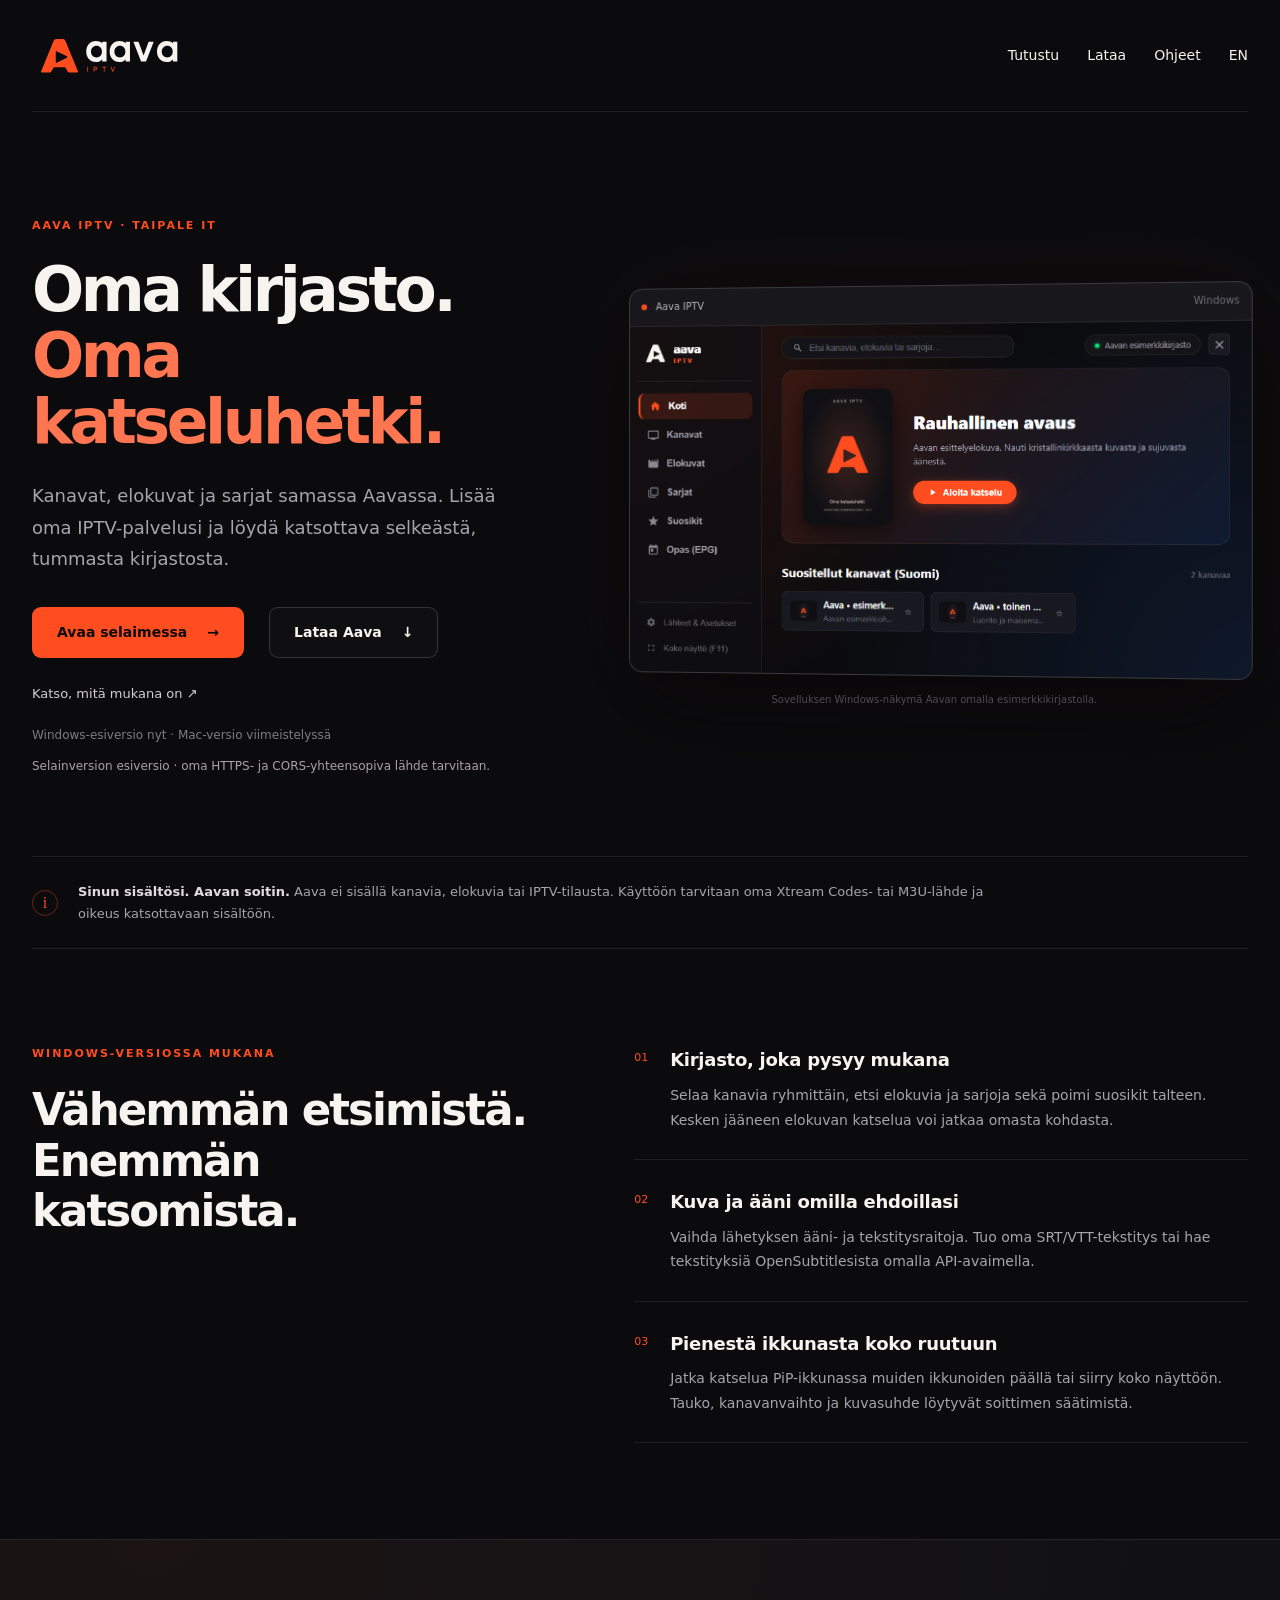
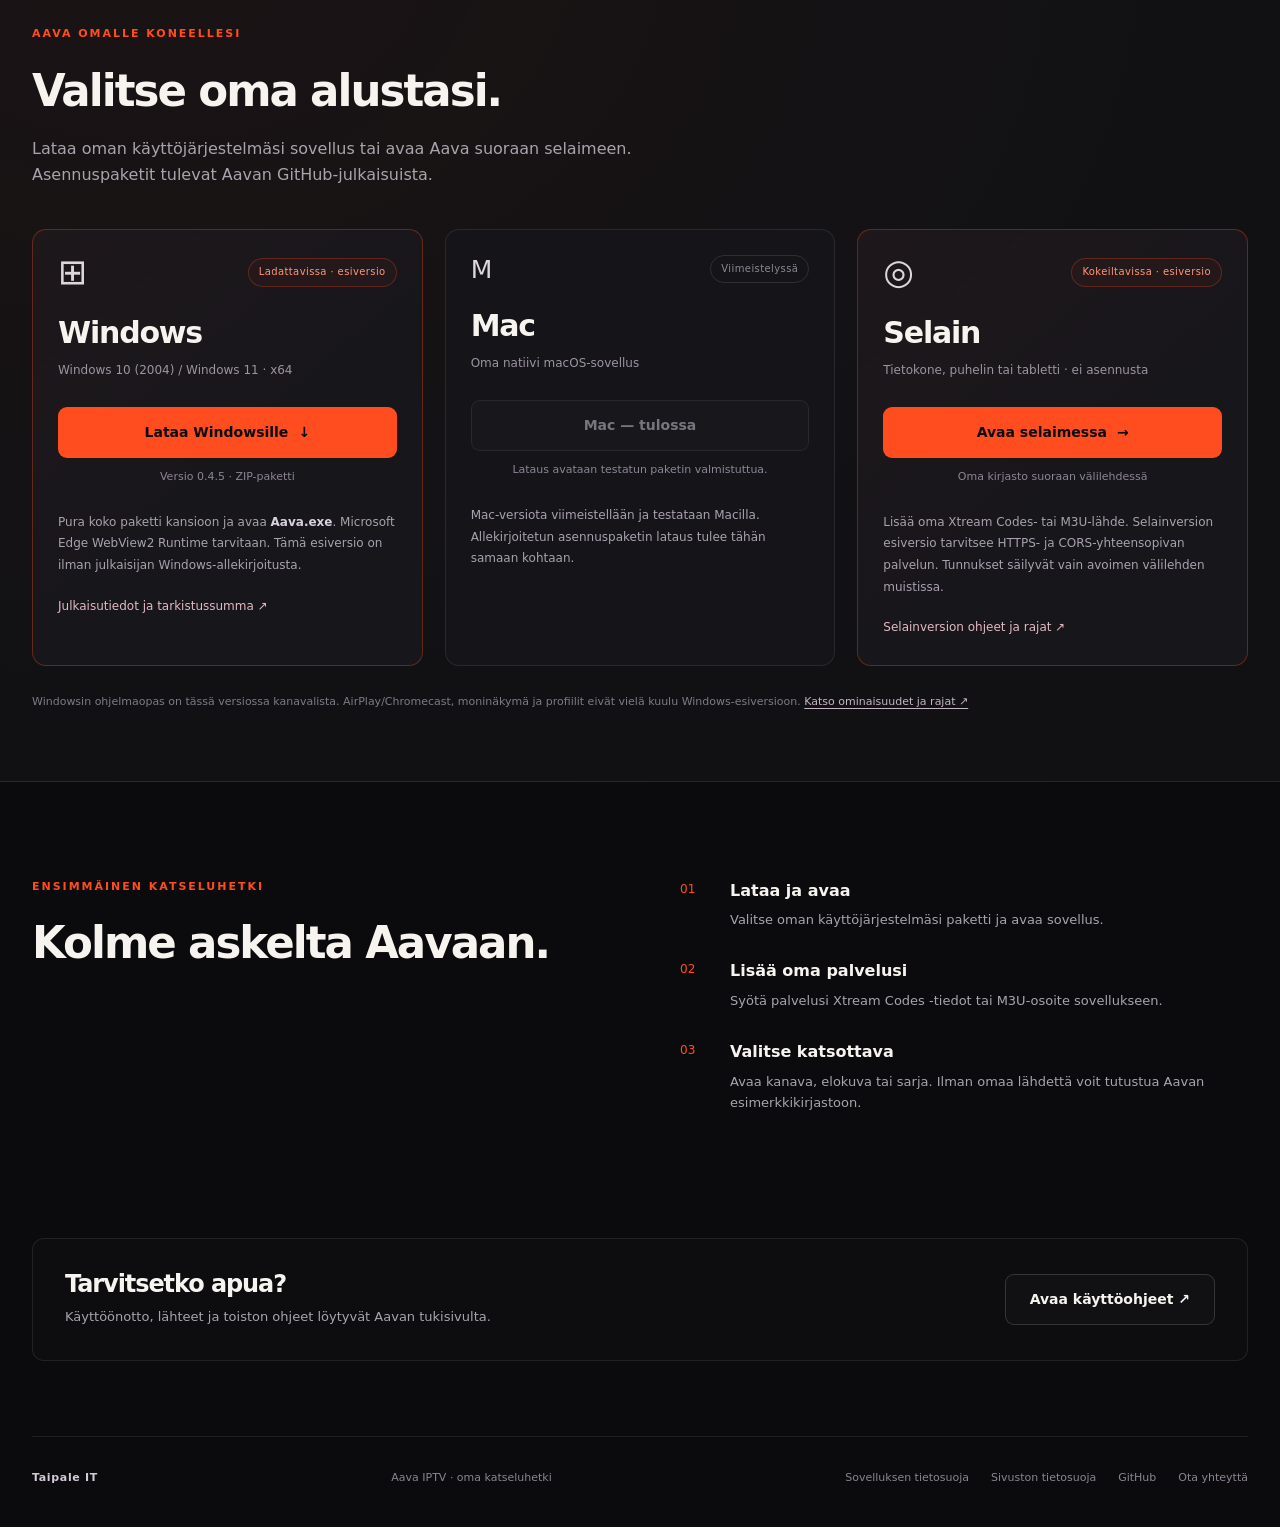
==== commit 4af53ed1: "Add browser player alongside Windows and Mac options" ====
--- a/index.html
+++ b/index.html
@@ -22,8 +22,8 @@
         <p class="eyebrow">Aava IPTV · Taipale IT</p>
         <h1 id="hero-title">Oma kirjasto.<br><span>Oma katseluhetki.</span></h1>
         <p class="lead">Kanavat, elokuvat ja sarjat samassa Aavassa. Lisää oma IPTV-palvelusi ja löydä katsottava selkeästä, tummasta kirjastosta.</p>
-        <div class="hero-actions"><a class="button primary" href="#lataa">Lataa Aava <span aria-hidden="true">↓</span></a><a class="text-link" href="#ominaisuudet">Katso, mitä mukana on <span aria-hidden="true">↗</span></a></div>
-        <p class="availability">Windows-esiversio nyt · Mac-versio viimeistelyssä</p>
+        <div class="hero-actions"><a class="button primary" id="browser-player" href="https://taipaleit.fi/aava/soitin.html">Avaa selaimessa <span aria-hidden="true">→</span></a><a class="button secondary" href="#lataa">Lataa Aava <span aria-hidden="true">↓</span></a><a class="text-link" href="#ominaisuudet">Katso, mitä mukana on <span aria-hidden="true">↗</span></a></div>
+        <p class="availability">Windows-esiversio nyt · Mac-versio viimeistelyssä</p><p class="browser-note">Selainversion esiversio · oma HTTPS- ja CORS-yhteensopiva lähde tarvitaan.</p>
       </div>
       <figure class="app-figure">
         <div class="app-window"><div class="window-title"><span class="window-dot" aria-hidden="true"></span>Aava IPTV <span class="window-platform">Windows</span></div><img src="assets/windows-library.png" width="960" height="540" alt="Aavan tumma kirjasto: sivuvalikko, hakukenttä ja kanavakortit." fetchpriority="high"></div>
@@ -40,10 +40,11 @@
       </div>
     </section>
     <section class="download-section" id="lataa" aria-labelledby="download-title"><div class="wrap">
-      <p class="eyebrow">Aava omalle koneellesi</p><h2 id="download-title">Valitse oma alustasi.</h2><p class="section-intro">Windowsille ja Macille on omat paketit. Lataus tulee suoraan Aavan GitHub-julkaisusta.</p>
+      <p class="eyebrow">Aava omalle koneellesi</p><h2 id="download-title">Valitse oma alustasi.</h2><p class="section-intro">Lataa oman käyttöjärjestelmäsi sovellus tai avaa Aava suoraan selaimeen. Asennuspaketit tulevat Aavan GitHub-julkaisuista.</p>
       <div class="downloads">
         <article class="download-card available"><div class="card-top"><span class="platform-icon" aria-hidden="true">⊞</span><span class="status">Ladattavissa · esiversio</span></div><h3>Windows</h3><p class="platform-detail">Windows 10 (2004) / Windows 11 · x64</p><a class="button primary full" id="windows-download" href="https://github.com/Siitospastori/Aava-iptv-downloads/releases/download/windows-v0.4.5/Aava-Windows-0.4.5-standalone.zip">Lataa Windowsille <span aria-hidden="true">↓</span></a><p class="file-detail">Versio <span id="windows-version">0.4.5</span> · ZIP-paketti</p><p class="card-note">Pura koko paketti kansioon ja avaa <strong>Aava.exe</strong>. Microsoft Edge WebView2 Runtime tarvitaan. Tämä esiversio on ilman julkaisijan Windows-allekirjoitusta.</p><a class="subtle-link" id="windows-release" href="https://github.com/Siitospastori/Aava-iptv-downloads/releases/tag/windows-v0.4.5">Julkaisutiedot ja tarkistussumma ↗</a></article>
         <article class="download-card" id="mac-card"><div class="card-top"><span class="platform-icon mac-icon" aria-hidden="true">M</span><span class="status pending" id="mac-badge">Viimeistelyssä</span></div><h3>Mac</h3><p class="platform-detail" id="mac-requirements">Oma natiivi macOS-sovellus</p><button class="button secondary full" id="mac-download" type="button" disabled aria-describedby="mac-status">Mac — tulossa</button><p class="file-detail" id="mac-version">Lataus avataan testatun paketin valmistuttua.</p><p class="card-note" id="mac-status">Mac-versiota viimeistellään ja testataan Macilla. Allekirjoitetun asennuspaketin lataus tulee tähän samaan kohtaan.</p></article>
+        <article class="download-card available" id="browser-card"><div class="card-top"><span class="platform-icon" aria-hidden="true">◎</span><span class="status">Kokeiltavissa · esiversio</span></div><h3>Selain</h3><p class="platform-detail">Tietokone, puhelin tai tabletti · ei asennusta</p><a class="button primary full" href="https://taipaleit.fi/aava/soitin.html">Avaa selaimessa <span aria-hidden="true">→</span></a><p class="file-detail">Oma kirjasto suoraan välilehdessä</p><p class="card-note">Lisää oma Xtream Codes- tai M3U-lähde. Selainversion esiversio tarvitsee HTTPS- ja CORS-yhteensopivan palvelun. Tunnukset säilyvät vain avoimen välilehden muistissa.</p><a class="subtle-link" href="https://taipaleit.fi/sovellukset/aava/tuki">Selainversion ohjeet ja rajat ↗</a></article>
       </div>
       <p class="download-footnote">Windowsin ohjelmaopas on tässä versiossa kanavalista. AirPlay/Chromecast, moninäkymä ja profiilit eivät vielä kuulu Windows-esiversioon. <a href="https://github.com/Siitospastori/Aava-iptv-downloads/blob/main/WINDOWS.md">Katso ominaisuudet ja rajat ↗</a></p>
     </div></section>
--- a/style.css
+++ b/style.css
@@ -1 +1,5 @@
 :root{color-scheme:dark;--bg:#0b0b0d;--surface:#151519;--ink:#f7f4ef;--muted:#a6a5ad;--orange:#ff4d1f;--line:#ffffff16}*{box-sizing:border-box}html{scroll-behavior:smooth;scroll-padding-top:24px}body{margin:0;background:var(--bg);color:var(--ink);font:16px/1.65 system-ui,-apple-system,"Segoe UI",sans-serif}a{color:inherit;text-decoration:none}a:hover{color:#ff987c}button{font:inherit}.wrap{width:min(1220px,calc(100% - 64px));margin-inline:auto}.site-header{height:112px;display:flex;align-items:center;justify-content:space-between;border-bottom:1px solid var(--line);gap:24px}.brand{display:block;width:154px;height:56px;flex-shrink:0}.brand img{display:block;width:100%;height:100%;object-fit:contain}.site-header nav{display:flex;gap:28px;font-size:14px}.hero{display:grid;grid-template-columns:1fr 1.16fr;gap:48px;align-items:center;padding-block:105px 80px}.eyebrow{font-size:11px;text-transform:uppercase;letter-spacing:.18em;font-weight:750;color:var(--orange);margin:0 0 22px}h1,h2,h3,p,figure{margin:0}h1{font-size:clamp(40px,4.8vw,67px);line-height:1.07;letter-spacing:-.055em;font-weight:740}h1 span{color:#ff7650}.lead{color:var(--muted);font-size:18px;line-height:1.75;margin-top:26px;max-width:480px}.hero-actions{display:flex;align-items:center;gap:25px;flex-wrap:wrap;margin-top:32px}.button{display:inline-flex;align-items:center;justify-content:center;gap:20px;min-height:51px;padding:12px 24px;border:1px solid transparent;border-radius:9px;font-size:14px;font-weight:750;cursor:pointer;transition:background .18s,transform .18s}.button:hover{transform:translateY(-1px)}.primary{background:var(--orange);color:#0b0b0d}.primary:hover{background:#ff673e;color:#0b0b0d}.secondary{border-color:#ffffff27;background:#ffffff05;color:var(--ink)}.secondary:hover{background:#ffffff0c;color:white}.button:disabled{background:#ffffff04;color:#777680;border-color:#ffffff12;cursor:default;transform:none}.text-link{font-size:13px;color:#d2cfd1}.availability{font-size:12px;color:#7e7b85;margin-top:22px}.app-figure{min-width:0}.app-window{border:1px solid #ffffff26;border-radius:14px;overflow:hidden;box-shadow:0 32px 100px #0008,0 0 110px #ff4d1f0b;transform:perspective(1600px) rotateY(-6deg);background:#18181c}.window-title{display:flex;align-items:center;gap:9px;font-size:10px;color:#b7b3bb;padding:10px 12px;border-bottom:1px solid #ffffff12}.window-dot{width:6px;height:6px;background:var(--orange);border-radius:50%}.window-platform{margin-left:auto;color:#716c78}.app-window img{display:block;width:100%;height:auto}.app-figure figcaption{font-size:10px;color:#716d77;margin-top:16px;text-align:center}.service-note{border-top:1px solid var(--line);border-bottom:1px solid var(--line);display:flex;gap:20px;align-items:center;padding-block:24px}.service-note p{font-size:13px;color:var(--muted);max-width:940px}.service-note strong{color:#e2dce0;font-weight:600}.note-mark{width:26px;height:26px;flex-shrink:0;border:1px solid #ff4d1f60;color:var(--orange);border-radius:50%;text-align:center;line-height:24px;font-family:serif}.features{display:grid;grid-template-columns:.9fr 1.1fr;gap:100px;padding-block:96px}h2{font-size:clamp(30px,3.4vw,44px);line-height:1.16;letter-spacing:-.045em;font-weight:680}.feature-list article{display:flex;gap:22px;padding-block:27px;border-bottom:1px solid var(--line)}.feature-list article:first-child{padding-top:0}.feature-number{font-size:11px;color:var(--orange);padding-top:4px}.feature-list h3{font-size:18px;letter-spacing:-.015em;margin-bottom:8px;font-weight:650}.feature-list p{font-size:14px;line-height:1.75;color:var(--muted)}.download-section{padding-block:85px 70px;background:radial-gradient(ellipse at 12% 0%,#ff4d1f0b,transparent 65%),#111114;border-block:1px solid var(--line)}.section-intro{color:var(--muted);max-width:620px;margin-top:20px;font-size:16px}.downloads{display:grid;grid-template-columns:1fr 1fr;gap:22px;margin-top:40px}.download-card{padding:30px;border:1px solid var(--line);border-radius:14px;background:#151519}.download-card.available{border-color:#ff4d1f55;background:linear-gradient(140deg,#ff4d1f08,transparent 60%),#17161b}.card-top{display:flex;align-items:center;justify-content:space-between;gap:15px}.platform-icon{font-size:35px;line-height:1;color:#ddd7dc}.mac-icon{font-size:25px;font-weight:300}.status{font-size:10px;letter-spacing:.04em;border:1px solid #ff4d1f45;background:#ff4d1f0c;color:#ff977a;border-radius:20px;padding:5px 10px}.status.pending{border-color:#ffffff1c;background:none;color:#8c8793}.download-card h3{font-size:30px;letter-spacing:-.04em;margin-top:25px;line-height:1.2}.platform-detail{font-size:12px;color:#9b94a2;margin-top:10px}.full{width:100%;margin-top:26px}.file-detail{font-size:11px;color:#8d8595;text-align:center;margin-top:10px}.card-note{font-size:12px;color:#a9a1af;margin-top:26px;line-height:1.8}.card-note strong{color:#d9d1df}.subtle-link{display:inline-block;font-size:12px;margin-top:20px;color:#e3bac0}.download-footnote{max-width:950px;font-size:11px;color:#807986;margin-top:27px}.download-footnote a{color:#c5b4c5;text-decoration:underline;text-underline-offset:3px}.getting-started{display:grid;grid-template-columns:1fr 1fr;gap:80px;padding-block:96px}.getting-started ol{list-style:none;padding:0;margin:0;counter-reset:steps}.getting-started li{position:relative;padding:0 0 28px 50px;counter-increment:steps}.getting-started li:before{content:"0" counter(steps);position:absolute;left:0;top:2px;font-size:12px;color:var(--orange)}.getting-started strong{display:block;font-size:16px;font-weight:650}.getting-started li span{display:block;color:var(--muted);font-size:13px;margin-top:5px}.help-strip{display:flex;align-items:center;justify-content:space-between;gap:32px;padding:32px;border:1px solid var(--line);border-radius:12px;background:#ffffff03;margin-bottom:75px}.help-strip h2{font-size:24px}.help-strip p{font-size:13px;color:var(--muted);margin-top:8px}.help-strip .button{flex-shrink:0}footer{display:flex;align-items:center;justify-content:space-between;gap:20px;border-top:1px solid var(--line);padding-block:32px 40px;font-size:11px;color:#8b8590}footer>a{font-weight:750;letter-spacing:.06em;color:#d3cbd8}footer div{display:flex;flex-wrap:wrap;gap:22px}a:focus-visible,button:focus-visible{outline:2px solid #ff8b6b;outline-offset:5px}.skip{position:absolute;top:-100px;left:16px;z-index:10;padding:10px;background:var(--orange);color:white}.skip:focus{top:12px}@media(max-width:1050px){.hero{gap:28px}.hero-actions{gap:18px}.features{gap:60px}.hero{padding-block:75px 60px}}@media(max-width:780px){.wrap{width:calc(100% - 40px)}.site-header{height:88px}.brand{width:130px;height:48px}.site-header nav{gap:18px;font-size:12px}.site-header nav a:first-child{display:none}.hero{grid-template-columns:1fr;padding-block:60px 40px;gap:42px}.hero-copy{max-width:580px}h1{font-size:clamp(42px,8vw,65px)}.lead{font-size:17px}.app-window{transform:none}.features,.getting-started{grid-template-columns:1fr;gap:40px;padding-block:64px}.downloads{grid-template-columns:1fr}.download-section{padding-block:60px 50px}.download-card{padding:25px}.help-strip{width:calc(100% - 40px);padding:24px;align-items:flex-start;flex-direction:column;margin-bottom:50px}footer{flex-wrap:wrap}footer p{display:none}.service-note{align-items:flex-start}.feature-list article{padding-block:23px}}@media(prefers-reduced-motion:reduce){html{scroll-behavior:auto}.button{transition:none}.app-window{transform:none}}
+
+.browser-note{color:#aaa2ac;font-size:12px;line-height:1.7;margin:10px 0 0;max-width:500px}
+
+@media(min-width:1060px){.downloads{grid-template-columns:repeat(3,minmax(0,1fr))}.download-card{padding:25px}.download-card .button{padding-inline:14px;gap:10px}}
